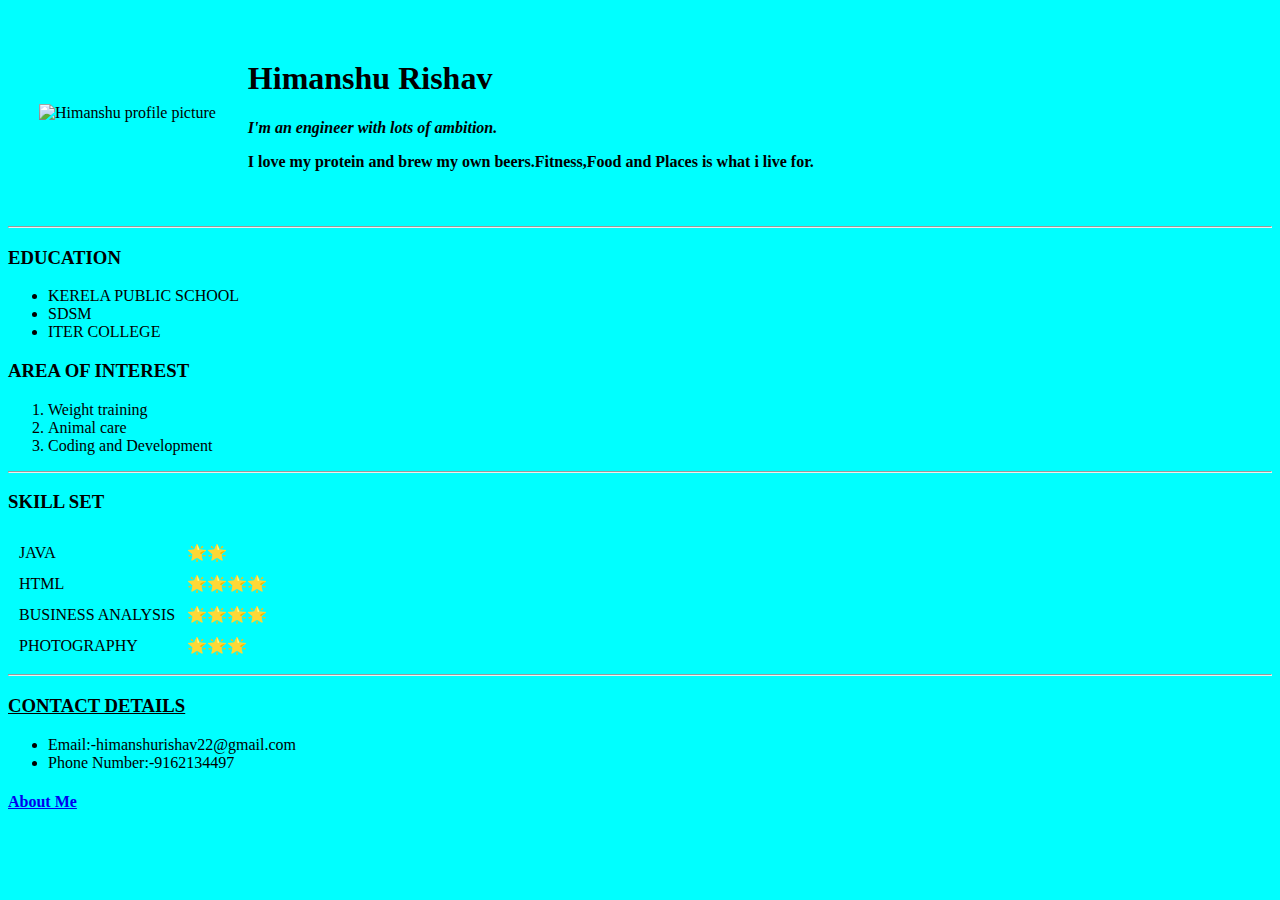
==== index.html @ 16a4919b "Add files via upload" ====
<!DOCTYPE html>
<html lang="en" dir="ltr">
  <head>
    <meta charset="utf-8">
    <title>Himanshu's personal site</title>
  </head>

  <body style="background-color:cyan;">
    <table cellspacing="30">
      <tr>
        <td><img src="https://media-exp1.licdn.com/dms/image/C5103AQE8HG-kstA_-g/profile-displayphoto-shrink_200_200/0?e=1595462400&v=beta&t=ZD9vPDpJjmICXfSWEreif9Pm5XnCQFQ7Mm1gVMIuCEQ" alt="Himanshu profile picture"></td>
        <td><h1>Himanshu Rishav</h1>
        <p>
        <strong><em>I'm an engineer with lots of ambition.</em></strong></p>
        <p>
          <strong>I love my protein and brew my own beers.Fitness,Food and Places is what i live for.</strong>
          </p>
        </td>
      </tr>
    </table>
      <hr>
      <h3>EDUCATION</h3>
      <ul><li>KERELA PUBLIC SCHOOL</li>
        <li>SDSM</li>
        <li>ITER COLLEGE</li>
        </ul>
        <h3>AREA OF INTEREST</h3>
        <ol>
          <li>
            Weight training
            </li><li>Animal care

              </li><li>
                Coding and Development
                </li>
          </ol>
          <hr>
          <table cellspacing="10">
            <h3>SKILL SET</h3>
            <tr>
              <td>
                JAVA
              </td>
              <td>🌟🌟</td>
            </tr>
            <tr>
              <td>
                HTML
              </td>
              <td>🌟🌟🌟🌟</td>
            </tr><tr>
              <td>
                BUSINESS ANALYSIS
              </td>
              <td>🌟🌟🌟🌟</td>
            </tr><tr>
              <td>
                PHOTOGRAPHY
              </td>
              <td>🌟🌟🌟</td>
            </tr>
          </table>
          <hr>
        <U><h3>CONTACT DETAILS</h3></U>  
<ul>
  <li>
    Email:-himanshurishav22@gmail.com
  </li>
  <li>
    Phone Number:-9162134497
  </li>
</ul>
          <h4>
            <a href="To Know More About Me.html">About Me</a>
            </h4>

  </body>

</html>
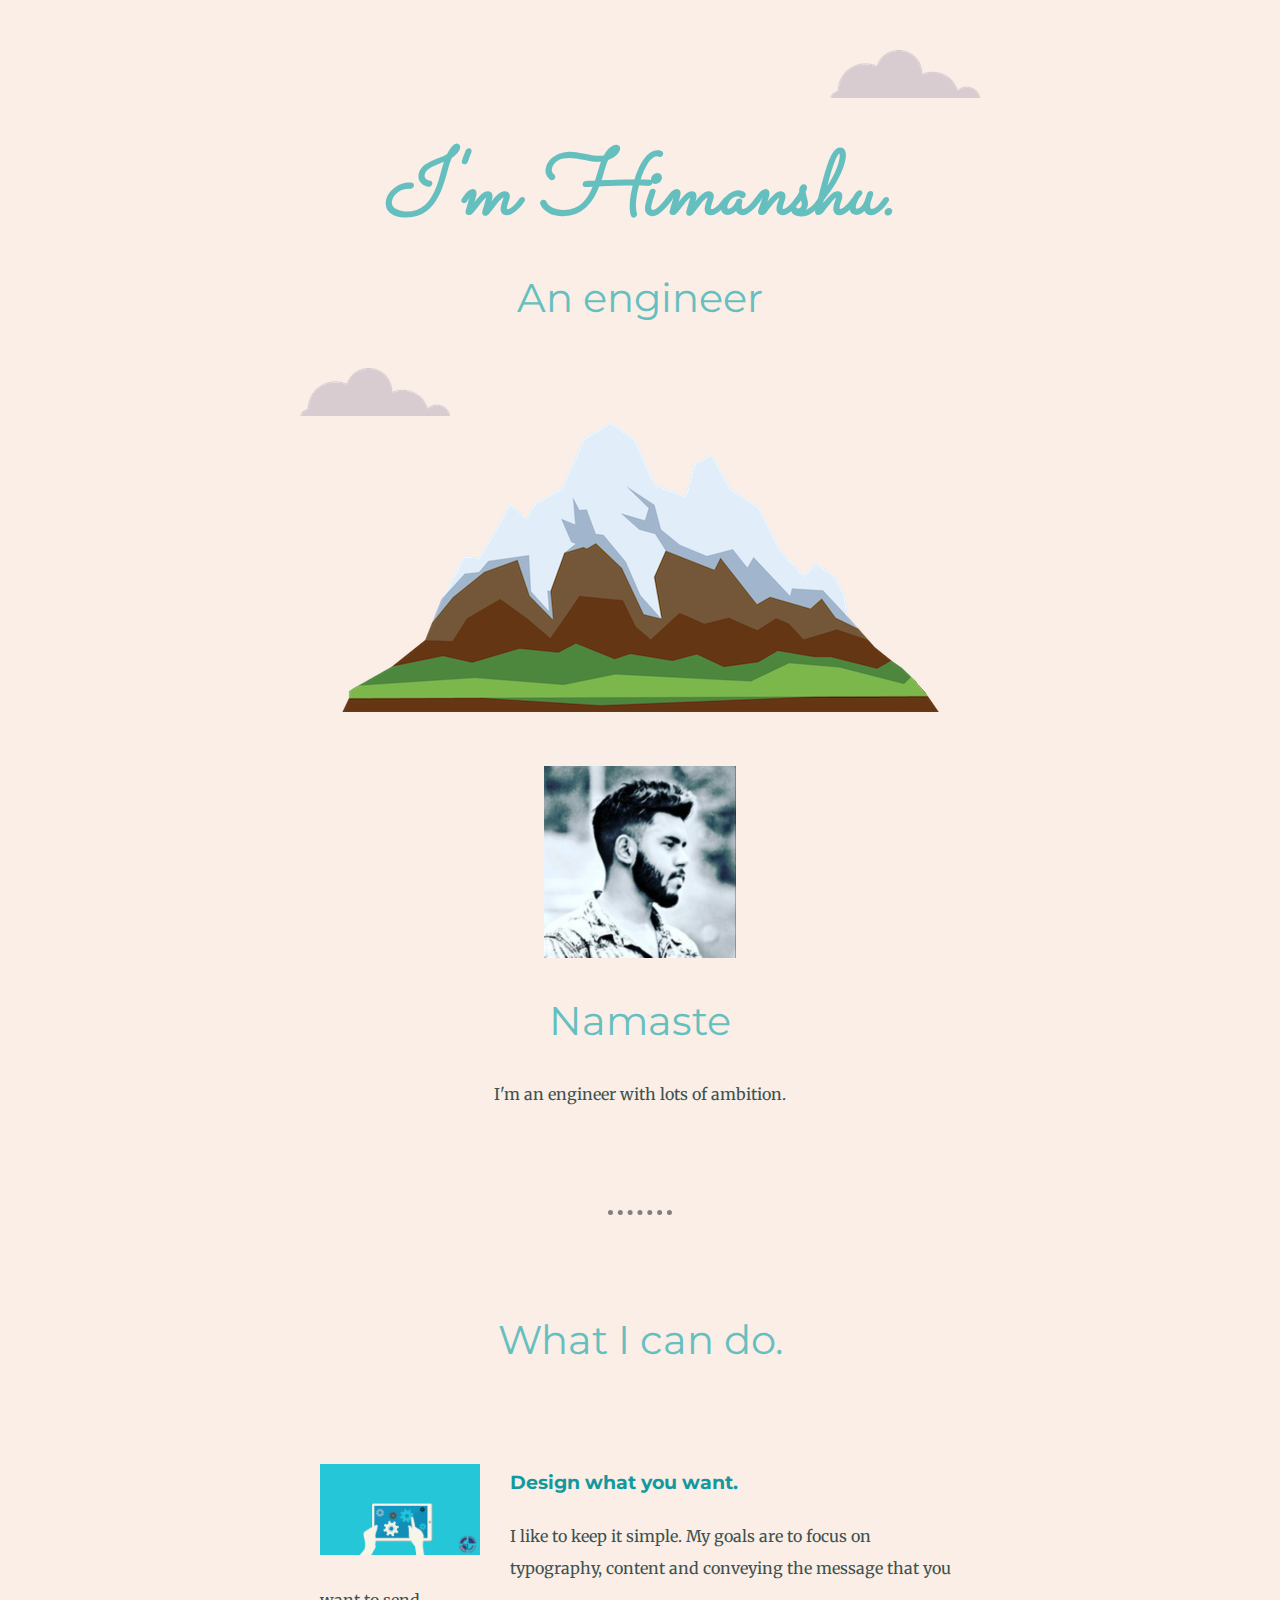
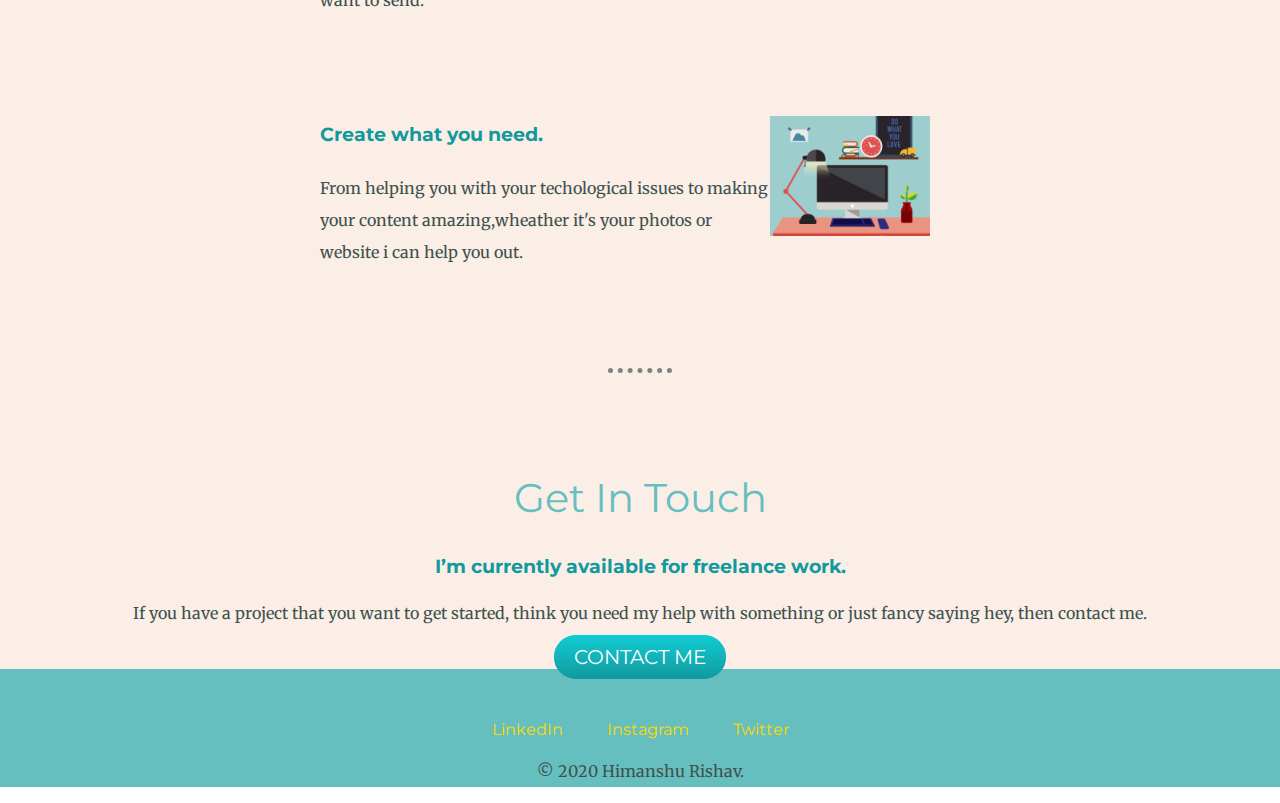
==== commit 62407404: "Add files via upload" ====
--- a/index.html
+++ b/index.html
@@ -2,78 +2,57 @@
 <html lang="en" dir="ltr">
   <head>
     <meta charset="utf-8">
-    <title>Himanshu's personal site</title>
+    <title>i'm himanshu</title>
+    <link rel="stylesheet" href="styles.css">
+    <link rel="icon" href="favicon.ico">
+    <link href="https://fonts.googleapis.com/css2?family=Montserrat:ital,wght@1,300&display=swap" rel="stylesheet" >
+    <link href="https://fonts.googleapis.com/css2?family=Merriweather:ital,wght@1,300&family=Open+Sans&family=Sacramento&display=swap" rel="stylesheet">
   </head>
+  <body>
+    <div class="topcontainer">
+<img class="topcl" src="cloud.png" alt="cloud">
+          <h1><em> I'm Himanshu. </em></h1>
+          <h2>An engineer</h2>
+          <img class="bottomcl"src="cloud.png" alt="cloud">
+          <img class="mountain"src="mountain.png" alt="mountain">
+</div>
 
-  <body style="background-color:cyan;">
-    <table cellspacing="30">
-      <tr>
-        <td><img src="https://media-exp1.licdn.com/dms/image/C5103AQE8HG-kstA_-g/profile-displayphoto-shrink_200_200/0?e=1595462400&v=beta&t=ZD9vPDpJjmICXfSWEreif9Pm5XnCQFQ7Mm1gVMIuCEQ" alt="Himanshu profile picture"></td>
-        <td><h1>Himanshu Rishav</h1>
-        <p>
-        <strong><em>I'm an engineer with lots of ambition.</em></strong></p>
-        <p>
-          <strong>I love my protein and brew my own beers.Fitness,Food and Places is what i live for.</strong>
-          </p>
-        </td>
-      </tr>
-    </table>
-      <hr>
-      <h3>EDUCATION</h3>
-      <ul><li>KERELA PUBLIC SCHOOL</li>
-        <li>SDSM</li>
-        <li>ITER COLLEGE</li>
-        </ul>
-        <h3>AREA OF INTEREST</h3>
-        <ol>
-          <li>
-            Weight training
-            </li><li>Animal care
+<div class="middle-container">
+  <div class="profile">
+    <img  class="hii"src="99.jpg" alt="profilephoto">
+    <h2>Namaste</h2>
+    <p>I'm an engineer with lots of ambition.</p>
+  </div>
+  <hr>
+  <div class="skills">
+    <h2>What I can do.</h2>
+    <div class="skill-row">
+      <img class="skill1" src="computers.gif" alt="computer">
+      <h3>Design what you want.</h3>
+      <p>I like to keep it simple. My goals are to focus on typography, content and conveying the message that you want to send.</p>
+    </div>
+    <div class="skill-row">
+      <img class="skill2" src="hello.gif" alt="chilly">
+      <h3>Create what you need.</h3>
+      <p>From helping you with your techological issues to making your content amazing,wheather it's your photos or website i can help you out.</p>
+    </div>
+  </div>
+  <hr>
+  <div class="contact-me">
+    <h2>Get In Touch</h2>
+    <h3>I’m currently available for freelance work.</h3>
+    <p>If you have a project that you want to get started, think you need my help with something or just fancy saying hey, then contact me.</p>
+    <a class="btn" href="mailto:himanshurishav22@gmail.com">CONTACT ME</a>
+  </div>
+</div>
 
-              </li><li>
-                Coding and Development
-                </li>
-          </ol>
-          <hr>
-          <table cellspacing="10">
-            <h3>SKILL SET</h3>
-            <tr>
-              <td>
-                JAVA
-              </td>
-              <td>🌟🌟</td>
-            </tr>
-            <tr>
-              <td>
-                HTML
-              </td>
-              <td>🌟🌟🌟🌟</td>
-            </tr><tr>
-              <td>
-                BUSINESS ANALYSIS
-              </td>
-              <td>🌟🌟🌟🌟</td>
-            </tr><tr>
-              <td>
-                PHOTOGRAPHY
-              </td>
-              <td>🌟🌟🌟</td>
-            </tr>
-          </table>
-          <hr>
-        <U><h3>CONTACT DETAILS</h3></U>  
-<ul>
-  <li>
-    Email:-himanshurishav22@gmail.com
-  </li>
-  <li>
-    Phone Number:-9162134497
-  </li>
-</ul>
-          <h4>
-            <a href="To Know More About Me.html">About Me</a>
-            </h4>
+
+<div class="bottom-container">
+  <a class="footer-link" href="https://in.linkedin.com/in/himanshu-rishav-561520148">LinkedIn</a>
+  <a class="footer-link" href="https://www.instagram.com/himanshurishav/">Instagram</a>
+  <a class="footer-link" href="https://twitter.com/RishavHimanshu">Twitter</a>
+  <p>© 2020 Himanshu Rishav.</p>
+</div>
 
   </body>
-
 </html>
--- a/styles.css
+++ b/styles.css
@@ -0,0 +1,139 @@
+body{
+  margin:0;
+  text-align: center;
+  font-family: 'Merriweather',serif;
+}
+h1{
+  color: #66BFBF;
+  font-size: 5.625rem;
+  line-height:1;
+margin: 50px auto 0 auto;
+font-family: 'Sacramento', cursive;
+}
+h2{
+  font-weight: normal;
+  color: #66BFBF;
+  font-size: 2.5rem;
+  font-family: 'Montserrat', sans-serif;
+}
+h3{
+  color:#11999E;
+  font-family: 'Montserrat', sans-serif;
+}
+a{
+  color:#11999E;
+}
+.topcontainer{
+  background-color: #faeee7;
+  position: relative;
+  padding-top: 100px;
+}
+.bottomcl{
+  position: absolute;
+  left: 300px;
+  bottom: 300px
+}
+.topcl{
+  position: absolute;
+  right: 300px;
+  top: 50px;
+}
+
+.skill-row{
+  width: 50%;
+  margin: 100px auto 100px auto;
+  text-align: left;
+  line-height: 2;
+}
+.skill1{
+  float: left;
+  width: 25%;
+  margin-right: 30px;
+}
+.skill2{
+  float:right;
+  margin-right:30px;
+  width: 25%;
+}
+
+.hii{
+  width:15%;
+}
+p{
+  line-height: 2;
+  color:#40514E;
+}
+hr{border-style: none;
+  border-top-style:dotted;
+  border-color:grey;
+  border-width: 5px;
+  width:5%;
+  margin: 100px auto;
+}
+  .footer-link{
+    color: #11999E;
+  }
+a{
+  color: #11999E;
+  font-family: 'Montserrat', sans-serif;
+  margin: 10px 20px;
+  text-decoration: none;
+}
+
+a:hover {
+  color: #EAF6F6;
+}
+.bottom-container {
+  background-color: #66BFBF;
+  padding: 50px 0 0 0;
+
+}
+.middle-container {
+  background-color:#faeee7;
+  padding: 50px 0 0 0;
+}
+
+.contact-message {
+  width: 40%;
+  margin: 40px auto 60px;
+}
+
+.copyright {
+  color: #EAF6F6;
+  font-size: 0.75rem;
+  padding: 20px 0;
+}
+
+
+
+.btn {
+  background: #11cdd4;
+  background-image: -webkit-linear-gradient(top, #11cdd4, #11999e);
+  background-image: -moz-linear-gradient(top, #11cdd4, #11999e);
+  background-image: -webkit-gradient(top, #3D94F6, #1E62D0);
+  background-image: -ms-linear-gradient(top, #11cdd4, #11999e);
+  background-image: -o-linear-gradient(top, #11cdd4, #11999e);
+  background-image: linear-gradient(to bottom, #11cdd4, #11999e);
+  -webkit-border-radius: 8;
+  -moz-border-radius: 8;
+  border-radius: 80px;
+  font-family: 'Montserrat', sans-serif;
+  color: #ffffff;
+  font-size: 20px;
+  padding: 10px 20px 10px 20px;
+  text-decoration: none;
+}
+.btn:hover
+{
+  background: #30e3cb;
+  background-image: -webkit-linear-gradient(top, #30e3cb, #2bc4ad);
+  background-image: -moz-linear-gradient(top, #30e3cb, #2bc4ad);
+  background-image: -webkit-gradient(top, #3D94F6, #1E62D0);
+  background-image: -ms-linear-gradient(top, #30e3cb, #2bc4ad);
+  background-image: -o-linear-gradient(top, #30e3cb, #2bc4ad);
+  background-image: linear-gradient(to bottom, #30e3cb, #2bc4ad);
+  text-decoration: none;
+}
+.footer-link{
+  color: gold;
+}
